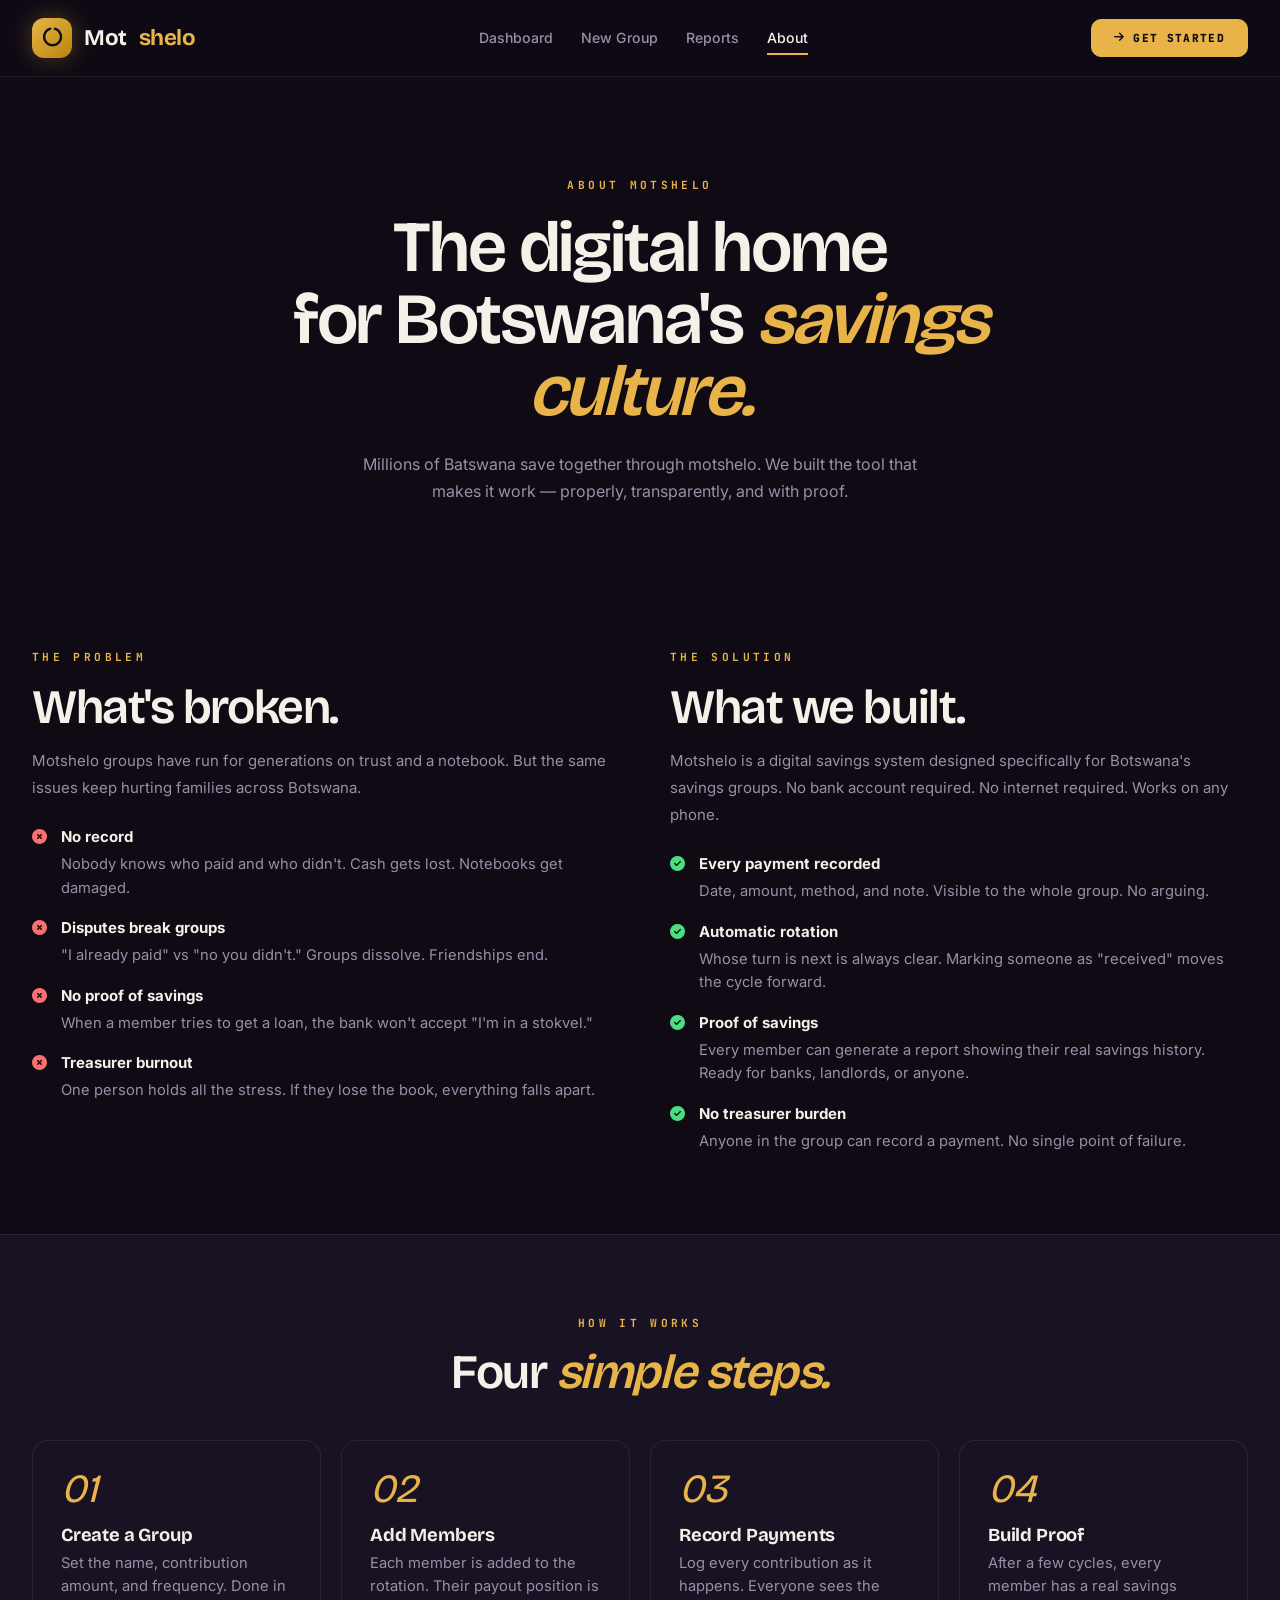
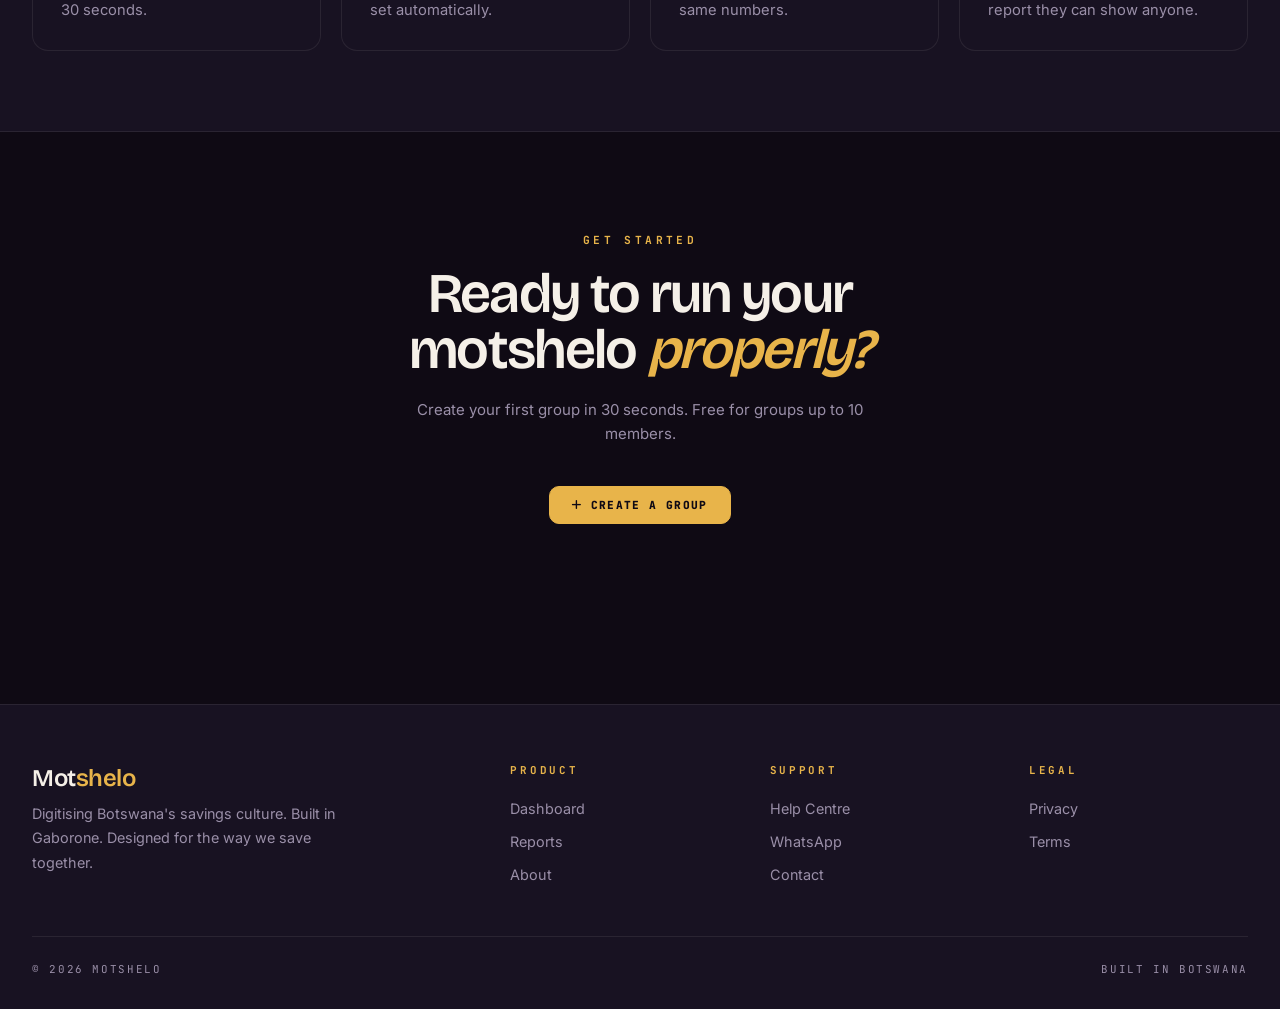
==== about.html @ 32b0f136 "Add About page with service details This file contains the HTML structure for the About page of the " ====
<!DOCTYPE html>
<html lang="en">
<head>
    <meta charset="UTF-8">
    <meta name="viewport" content="width=device-width, initial-scale=1.0">
    <title>About — Motshelo</title>
    <link rel="stylesheet" href="https://cdnjs.cloudflare.com/ajax/libs/font-awesome/6.4.0/css/all.min.css">
    <link href="https://fonts.googleapis.com/css2?family=Bricolage+Grotesque:wght@400;600;700;800&family=Inter:wght@400;500;600;700&family=JetBrains+Mono:wght@400;500;700&display=swap" rel="stylesheet">
    <link rel="stylesheet" href="style.css">
</head>
<body>

    <header>
        <div class="container nav">
            <a href="index.html" class="logo">
                <div class="logo-mark"><i class="fas fa-circle-notch"></i></div>
                Mot<span>shelo</span>
            </a>
            <nav class="nav-links">
                <a href="index.html">Dashboard</a>
                <a href="create.html">New Group</a>
                <a href="report.html">Reports</a>
                <a href="about.html" class="active">About</a>
            </nav>
            <div class="nav-actions">
                <button class="btn" onclick="window.location.href='index.html'">
                    <i class="fas fa-arrow-right"></i> Get Started
                </button>
            </div>
        </div>
    </header>

    <main>

        <section style="padding: 100px 0 60px;">
            <div class="container">
                <div class="section-header center">
                    <span class="section-label">About Motshelo</span>
                    <h1 style="font-family: var(--display); font-size: clamp(2rem, 6vw, 4.5rem); line-height: 1; letter-spacing: -0.03em; margin-bottom: 24px;">
                        The digital home<br>for Botswana's <em style="font-style: italic; color: var(--gold);">savings culture.</em>
                    </h1>
                    <p class="section-sub" style="margin: 0 auto;">
                        Millions of Batswana save together through motshelo. We built the tool that makes it work — properly, transparently, and with proof.
                    </p>
                </div>
            </div>
        </section>

        <section style="padding-top: 40px;">
            <div class="container">
                <div class="grid-2" style="gap: 60px;">
                    <div>
                        <span class="section-label">The Problem</span>
                        <h2 class="section-title">What's broken.</h2>
                        <p style="color: var(--muted); line-height: 1.8; margin-bottom: 20px;">
                            Motshelo groups have run for generations on trust and a notebook. But the same issues keep hurting families across Botswana.
                        </p>
                        <ul style="display:flex; flex-direction:column; gap:16px; margin-top: 24px;">
                            <li style="display:flex; gap:14px; align-items:flex-start;">
                                <i class="fas fa-circle-xmark" style="color: var(--red); margin-top: 4px;"></i>
                                <div>
                                    <strong style="color: var(--text);">No record</strong>
                                    <p style="color: var(--muted); font-size: 0.92rem; margin-top: 4px;">Nobody knows who paid and who didn't. Cash gets lost. Notebooks get damaged.</p>
                                </div>
                            </li>
                            <li style="display:flex; gap:14px; align-items:flex-start;">
                                <i class="fas fa-circle-xmark" style="color: var(--red); margin-top: 4px;"></i>
                                <div>
                                    <strong style="color: var(--text);">Disputes break groups</strong>
                                    <p style="color: var(--muted); font-size: 0.92rem; margin-top: 4px;">"I already paid" vs "no you didn't." Groups dissolve. Friendships end.</p>
                                </div>
                            </li>
                            <li style="display:flex; gap:14px; align-items:flex-start;">
                                <i class="fas fa-circle-xmark" style="color: var(--red); margin-top: 4px;"></i>
                                <div>
                                    <strong style="color: var(--text);">No proof of savings</strong>
                                    <p style="color: var(--muted); font-size: 0.92rem; margin-top: 4px;">When a member tries to get a loan, the bank won't accept "I'm in a stokvel."</p>
                                </div>
                            </li>
                            <li style="display:flex; gap:14px; align-items:flex-start;">
                                <i class="fas fa-circle-xmark" style="color: var(--red); margin-top: 4px;"></i>
                                <div>
                                    <strong style="color: var(--text);">Treasurer burnout</strong>
                                    <p style="color: var(--muted); font-size: 0.92rem; margin-top: 4px;">One person holds all the stress. If they lose the book, everything falls apart.</p>
                                </div>
                            </li>
                        </ul>
                    </div>

                    <div>
                        <span class="section-label">The Solution</span>
                        <h2 class="section-title">What we built.</h2>
                        <p style="color: var(--muted); line-height: 1.8; margin-bottom: 20px;">
                            Motshelo is a digital savings system designed specifically for Botswana's savings groups. No bank account required. No internet required. Works on any phone.
                        </p>
                        <ul style="display:flex; flex-direction:column; gap:16px; margin-top: 24px;">
                            <li style="display:flex; gap:14px; align-items:flex-start;">
                                <i class="fas fa-circle-check" style="color: var(--green); margin-top: 4px;"></i>
                                <div>
                                    <strong style="color: var(--text);">Every payment recorded</strong>
                                    <p style="color: var(--muted); font-size: 0.92rem; margin-top: 4px;">Date, amount, method, and note. Visible to the whole group. No arguing.</p>
                                </div>
                            </li>
                            <li style="display:flex; gap:14px; align-items:flex-start;">
                                <i class="fas fa-circle-check" style="color: var(--green); margin-top: 4px;"></i>
                                <div>
                                    <strong style="color: var(--text);">Automatic rotation</strong>
                                    <p style="color: var(--muted); font-size: 0.92rem; margin-top: 4px;">Whose turn is next is always clear. Marking someone as "received" moves the cycle forward.</p>
                                </div>
                            </li>
                            <li style="display:flex; gap:14px; align-items:flex-start;">
                                <i class="fas fa-circle-check" style="color: var(--green); margin-top: 4px;"></i>
                                <div>
                                    <strong style="color: var(--text);">Proof of savings</strong>
                                    <p style="color: var(--muted); font-size: 0.92rem; margin-top: 4px;">Every member can generate a report showing their real savings history. Ready for banks, landlords, or anyone.</p>
                                </div>
                            </li>
                            <li style="display:flex; gap:14px; align-items:flex-start;">
                                <i class="fas fa-circle-check" style="color: var(--green); margin-top: 4px;"></i>
                                <div>
                                    <strong style="color: var(--text);">No treasurer burden</strong>
                                    <p style="color: var(--muted); font-size: 0.92rem; margin-top: 4px;">Anyone in the group can record a payment. No single point of failure.</p>
                                </div>
                            </li>
                        </ul>
                    </div>
                </div>
            </div>
        </section>

        <section style="padding: 80px 0; background: var(--surface); border-top: 1px solid var(--border); border-bottom: 1px solid var(--border);">
            <div class="container">
                <div class="section-header center">
                    <span class="section-label">How It Works</span>
                    <h2 class="section-title">Four <em>simple steps.</em></h2>
                </div>
                <div class="grid-4">
                    <div class="card">
                        <div style="font-family: var(--display); font-size: 2.5rem; color: var(--gold); font-style: italic; line-height: 1; margin-bottom: 16px;">01</div>
                        <h3 class="card-title">Create a Group</h3>
                        <p style="color: var(--muted); font-size: 0.92rem;">Set the name, contribution amount, and frequency. Done in 30 seconds.</p>
                    </div>
                    <div class="card">
                        <div style="font-family: var(--display); font-size: 2.5rem; color: var(--gold); font-style: italic; line-height: 1; margin-bottom: 16px;">02</div>
                        <h3 class="card-title">Add Members</h3>
                        <p style="color: var(--muted); font-size: 0.92rem;">Each member is added to the rotation. Their payout position is set automatically.</p>
                    </div>
                    <div class="card">
                        <div style="font-family: var(--display); font-size: 2.5rem; color: var(--gold); font-style: italic; line-height: 1; margin-bottom: 16px;">03</div>
                        <h3 class="card-title">Record Payments</h3>
                        <p style="color: var(--muted); font-size: 0.92rem;">Log every contribution as it happens. Everyone sees the same numbers.</p>
                    </div>
                    <div class="card">
                        <div style="font-family: var(--display); font-size: 2.5rem; color: var(--gold); font-style: italic; line-height: 1; margin-bottom: 16px;">04</div>
                        <h3 class="card-title">Build Proof</h3>
                        <p style="color: var(--muted); font-size: 0.92rem;">After a few cycles, every member has a real savings report they can show anyone.</p>
                    </div>
                </div>
            </div>
        </section>

        <section style="padding: 100px 0; text-align: center;">
            <div class="container">
                <span class="section-label">Get Started</span>
                <h2 style="font-family: var(--display); font-size: clamp(2rem, 5vw, 3.5rem); line-height: 1; letter-spacing: -0.03em; margin-bottom: 20px;">
                    Ready to run your<br>motshelo <em style="font-style: italic; color: var(--gold);">properly?</em>
                </h2>
                <p style="color: var(--muted); max-width: 500px; margin: 0 auto 40px;">
                    Create your first group in 30 seconds. Free for groups up to 10 members.
                </p>
                <button class="btn" onclick="window.location.href='index.html'">
                    <i class="fas fa-plus"></i> Create a Group
                </button>
            </div>
        </section>

    </main>

    <footer>
        <div class="container">
            <div class="footer-grid">
                <div class="footer-brand">
                    <h3>Mot<span>shelo</span></h3>
                    <p>Digitising Botswana's savings culture. Built in Gaborone. Designed for the way we save together.</p>
                </div>
                <div class="footer-col">
                    <h4>Product</h4>
                    <ul>
                        <li><a href="index.html">Dashboard</a></li>
                        <li><a href="report.html">Reports</a></li>
                        <li><a href="about.html">About</a></li>
                    </ul>
                </div>
                <div class="footer-col">
                    <h4>Support</h4>
                    <ul>
                        <li><a href="#">Help Centre</a></li>
                        <li><a href="#">WhatsApp</a></li>
                        <li><a href="#">Contact</a></li>
                    </ul>
                </div>
                <div class="footer-col">
                    <h4>Legal</h4>
                    <ul>
                        <li><a href="#">Privacy</a></li>
                        <li><a href="#">Terms</a></li>
                    </ul>
                </div>
            </div>
            <div class="footer-bottom">
                <span>© 2026 Motshelo</span>
                <span>Built in Botswana</span>
            </div>
        </div>
    </footer>

    <script src="main.js"></script>
</body>
</html>
---- style.css ----
/* ============================================
   MOTSHELO — Digital Stokvel System
   Deep Plum · Warm Gold · Cream
============================================ */
:root {
    --bg: #0F0A14;
    --surface: #181222;
    --surface-2: #221A30;
    --surface-3: #2E243F;
    --text: #F5F0E8;
    --muted: #9A8FA8;
    --gold: #E8B44A;
    --gold-bright: #F4C563;
    --gold-deep: #B8860B;
    --gold-soft: rgba(232, 180, 74, 0.12);
    --green: #4ADE80;
    --red: #F87171;
    --blue: #60A5FA;
    --border: rgba(245, 240, 232, 0.08);
    --border-bright: rgba(245, 240, 232, 0.15);
    --display: 'Bricolage Grotesque', sans-serif;
    --sans: 'Inter', sans-serif;
    --mono: 'JetBrains Mono', monospace;
    --transition: all 0.3s cubic-bezier(0.4, 0, 0.2, 1);
}

* { margin: 0; padding: 0; box-sizing: border-box; }

html { scroll-behavior: smooth; -webkit-font-smoothing: antialiased; }

body {
    font-family: var(--sans);
    background: var(--bg);
    color: var(--text);
    line-height: 1.6;
    overflow-x: hidden;
    font-size: 15px;
    min-height: 100vh;
}

h1, h2, h3, h4 {
    font-family: var(--display);
    font-weight: 600;
    letter-spacing: -0.02em;
    line-height: 1.1;
}

a { text-decoration: none; color: inherit; transition: var(--transition); }
button { font-family: inherit; cursor: pointer; border: none; background: none; color: inherit; }
input, select, textarea { font-family: inherit; outline: none; }
ul { list-style: none; }
img { max-width: 100%; display: block; }

.container { max-width: 1300px; margin: 0 auto; padding: 0 32px; width: 100%; }

/* ============================================
   HEADER
============================================ */
header {
    background: rgba(15, 10, 20, 0.9);
    backdrop-filter: blur(20px);
    border-bottom: 1px solid var(--border);
    padding: 18px 0;
    position: sticky;
    top: 0;
    z-index: 1000;
}
.nav {
    display: flex;
    justify-content: space-between;
    align-items: center;
    gap: 24px;
    flex-wrap: wrap;
}
.logo {
    display: flex;
    align-items: center;
    gap: 12px;
    font-family: var(--display);
    font-size: 1.4rem;
    font-weight: 700;
    letter-spacing: -0.02em;
}
.logo-mark {
    width: 40px;
    height: 40px;
    border-radius: 12px;
    background: linear-gradient(135deg, var(--gold), var(--gold-deep));
    display: flex;
    align-items: center;
    justify-content: center;
    color: var(--bg);
    font-size: 1.2rem;
    box-shadow: 0 0 24px rgba(232, 180, 74, 0.3);
}
.logo span { color: var(--gold); }

.nav-links {
    display: flex;
    gap: 28px;
    font-size: 0.88rem;
    font-weight: 500;
}
.nav-links a {
    color: var(--muted);
    position: relative;
    padding: 6px 0;
}
.nav-links a:hover, .nav-links a.active { color: var(--text); }
.nav-links a::after {
    content: '';
    position: absolute;
    left: 0; bottom: 0;
    width: 0; height: 2px;
    background: var(--gold);
    transition: width 0.3s ease;
}
.nav-links a:hover::after, .nav-links a.active::after { width: 100%; }

.nav-actions {
    display: flex;
    gap: 10px;
    align-items: center;
}

.btn {
    display: inline-flex;
    align-items: center;
    gap: 8px;
    padding: 11px 22px;
    background: var(--gold);
    color: var(--bg);
    font-family: var(--mono);
    font-size: 0.7rem;
    font-weight: 800;
    letter-spacing: 0.12em;
    text-transform: uppercase;
    border-radius: 10px;
    transition: var(--transition);
    border: 1px solid var(--gold);
}
.btn:hover {
    background: var(--gold-bright);
    transform: translateY(-2px);
    box-shadow: 0 10px 30px rgba(232, 180, 74, 0.3);
}
.btn-outline {
    background: transparent;
    color: var(--text);
    border: 1px solid var(--border-bright);
}
.btn-outline:hover {
    background: var(--surface-2);
    border-color: var(--gold);
    color: var(--gold);
    box-shadow: none;
}
.btn-ghost {
    background: transparent;
    border: none;
    color: var(--muted);
    padding: 8px 12px;
}
.btn-ghost:hover { color: var(--gold); }
.btn-sm { padding: 8px 14px; font-size: 0.65rem; }
.btn-danger {
    background: transparent;
    color: var(--red);
    border-color: rgba(248, 113, 113, 0.3);
}
.btn-danger:hover {
    background: rgba(248, 113, 113, 0.15);
    box-shadow: none;
}

/* ============================================
   HERO
============================================ */
.hero {
    padding: 120px 0 80px;
    position: relative;
    overflow: hidden;
}
.hero::before {
    content: '';
    position: absolute;
    top: -100px; left: 50%;
    transform: translateX(-50%);
    width: 900px; height: 600px;
    background: radial-gradient(ellipse, rgba(232, 180, 74, 0.15), transparent 70%);
    pointer-events: none;
}
.hero-inner {
    position: relative;
    text-align: center;
    max-width: 900px;
    margin: 0 auto;
}
.hero-eyebrow {
    display: inline-flex;
    align-items: center;
    gap: 10px;
    background: var(--gold-soft);
    border: 1px solid rgba(232, 180, 74, 0.25);
    color: var(--gold);
    padding: 8px 18px;
    border-radius: 40px;
    font-family: var(--mono);
    font-size: 0.68rem;
    letter-spacing: 0.2em;
    text-transform: uppercase;
    font-weight: 700;
    margin-bottom: 32px;
}
.hero-eyebrow .dot {
    width: 6px; height: 6px;
    background: var(--gold);
    border-radius: 50%;
    animation: pulse 2s infinite;
}
@keyframes pulse {
    0%, 100% { opacity: 1; transform: scale(1); }
    50% { opacity: 0.4; transform: scale(1.5); }
}
.hero h1 {
    font-size: clamp(2.5rem, 7vw, 5.5rem);
    line-height: 0.98;
    letter-spacing: -0.035em;
    margin-bottom: 24px;
}
.hero h1 em { font-style: italic; color: var(--gold); }
.hero p {
    color: var(--muted);
    font-size: 1.08rem;
    max-width: 640px;
    margin: 0 auto 44px;
    line-height: 1.7;
}
.hero-actions {
    display: flex;
    gap: 14px;
    justify-content: center;
    flex-wrap: wrap;
}

/* ============================================
   SECTION
============================================ */
section { padding: 80px 0; }

.section-label {
    font-family: var(--mono);
    font-size: 0.7rem;
    letter-spacing: 0.3em;
    text-transform: uppercase;
    color: var(--gold);
    margin-bottom: 16px;
    display: block;
    font-weight: 700;
}
.section-title {
    font-size: clamp(1.8rem, 4vw, 3rem);
    line-height: 1;
    letter-spacing: -0.03em;
    margin-bottom: 16px;
}
.section-title em { font-style: italic; color: var(--gold); }
.section-header { margin-bottom: 44px; }
.section-header.center {
    text-align: center;
    margin-left: auto;
    margin-right: auto;
    max-width: 700px;
}
.section-sub {
    color: var(--muted);
    font-size: 1rem;
    line-height: 1.7;
    max-width: 600px;
}
.section-header.center .section-sub { margin: 0 auto; }

/* ============================================
   CARDS
============================================ */
.card {
    background: var(--surface);
    border: 1px solid var(--border);
    border-radius: 16px;
    padding: 28px;
    transition: var(--transition);
}
.card:hover { border-color: var(--border-bright); }

.card-title {
    font-size: 1.15rem;
    font-weight: 700;
    margin-bottom: 6px;
    letter-spacing: -0.01em;
}
.card-sub {
    font-family: var(--mono);
    font-size: 0.68rem;
    letter-spacing: 0.15em;
    text-transform: uppercase;
    color: var(--muted);
    margin-bottom: 20px;
}

/* Grid layouts */
.grid-2 {
    display: grid;
    grid-template-columns: 1fr 1fr;
    gap: 24px;
}
.grid-3 {
    display: grid;
    grid-template-columns: repeat(auto-fit, minmax(280px, 1fr));
    gap: 20px;
}
.grid-4 {
    display: grid;
    grid-template-columns: repeat(auto-fit, minmax(200px, 1fr));
    gap: 20px;
}

@media (max-width: 768px) {
    .grid-2, .grid-3, .grid-4 { grid-template-columns: 1fr; }
}

/* ============================================
   STATS
============================================ */
.stat-card {
    background: var(--surface);
    border: 1px solid var(--border);
    border-radius: 16px;
    padding: 24px;
}
.stat-label {
    font-family: var(--mono);
    font-size: 0.65rem;
    letter-spacing: 0.2em;
    text-transform: uppercase;
    color: var(--muted);
    display: block;
    margin-bottom: 12px;
    font-weight: 700;
}
.stat-value {
    font-family: var(--display);
    font-size: 2rem;
    font-weight: 700;
    letter-spacing: -0.02em;
    line-height: 1;
    color: var(--text);
}
.stat-value.gold { color: var(--gold); }
.stat-value.green { color: var(--green); }
.stat-value.red { color: var(--red); }
.stat-value.blue { color: var(--blue); }

/* ============================================
   FORMS
============================================ */
.form-group { margin-bottom: 18px; }
.form-group label {
    display: block;
    font-family: var(--mono);
    font-size: 0.68rem;
    letter-spacing: 0.18em;
    text-transform: uppercase;
    color: var(--muted);
    margin-bottom: 8px;
    font-weight: 700;
}
.form-group input,
.form-group select,
.form-group textarea {
    width: 100%;
    padding: 13px 16px;
    background: var(--bg);
    border: 1px solid var(--border-bright);
    border-radius: 10px;
    color: var(--text);
    font-size: 0.95rem;
    transition: var(--transition);
}
.form-group input:focus,
.form-group select:focus,
.form-group textarea:focus {
    border-color: var(--gold);
    box-shadow: 0 0 0 3px var(--gold-soft);
}
.form-group input::placeholder { color: rgba(154, 143, 168, 0.5); }
.form-row {
    display: grid;
    grid-template-columns: 1fr 1fr;
    gap: 16px;
}
@media (max-width: 600px) { .form-row { grid-template-columns: 1fr; } }

/* ============================================
   MODAL
============================================ */
.modal-overlay {
    position: fixed;
    inset: 0;
    background: rgba(15, 10, 20, 0.85);
    backdrop-filter: blur(10px);
    display: none;
    align-items: center;
    justify-content: center;
    z-index: 2000;
    padding: 20px;
    overflow-y: auto;
}
.modal-overlay.open { display: flex; }

.modal {
    background: var(--surface);
    border: 1px solid var(--border-bright);
    border-radius: 20px;
    padding: 36px;
    width: 100%;
    max-width: 520px;
    max-height: 90vh;
    overflow-y: auto;
    position: relative;
}
.modal h2 {
    font-size: 1.6rem;
    margin-bottom: 8px;
    letter-spacing: -0.02em;
}
.modal-sub {
    color: var(--muted);
    font-size: 0.92rem;
    margin-bottom: 28px;
    line-height: 1.6;
}
.modal-close {
    position: absolute;
    top: 20px; right: 20px;
    width: 36px; height: 36px;
    border-radius: 10px;
    background: var(--surface-2);
    color: var(--muted);
    display: flex;
    align-items: center;
    justify-content: center;
    transition: var(--transition);
}
.modal-close:hover { color: var(--red); }
.modal-actions {
    display: flex;
    gap: 10px;
    margin-top: 24px;
}
.modal-actions .btn { flex: 1; justify-content: center; }

/* ============================================
   TABLES
============================================ */
.table-wrap {
    background: var(--surface);
    border: 1px solid var(--border);
    border-radius: 14px;
    overflow: hidden;
}
.data-table {
    width: 100%;
    border-collapse: collapse;
    font-size: 0.9rem;
}
.data-table thead {
    background: var(--surface-2);
    border-bottom: 1px solid var(--border);
}
.data-table th {
    text-align: left;
    padding: 14px 18px;
    font-family: var(--mono);
    font-size: 0.65rem;
    letter-spacing: 0.15em;
    text-transform: uppercase;
    color: var(--muted);
    font-weight: 700;
}
.data-table td {
    padding: 16px 18px;
    border-bottom: 1px solid var(--border);
}
.data-table tr:last-child td { border-bottom: none; }
.data-table tr:hover td { background: var(--surface-2); }

/* ============================================
   BADGES
============================================ */
.badge {
    display: inline-flex;
    align-items: center;
    gap: 5px;
    padding: 4px 10px;
    border-radius: 40px;
    font-family: var(--mono);
    font-size: 0.62rem;
    letter-spacing: 0.1em;
    text-transform: uppercase;
    font-weight: 800;
}
.badge.green {
    background: rgba(74, 222, 128, 0.15);
    color: var(--green);
    border: 1px solid rgba(74, 222, 128, 0.3);
}
.badge.red {
    background: rgba(248, 113, 113, 0.15);
    color: var(--red);
    border: 1px solid rgba(248, 113, 113, 0.3);
}
.badge.gold {
    background: var(--gold-soft);
    color: var(--gold);
    border: 1px solid rgba(232, 180, 74, 0.3);
}
.badge.grey {
    background: var(--surface-2);
    color: var(--muted);
    border: 1px solid var(--border);
}

/* ============================================
   MEMBER LIST
============================================ */
.member-row {
    display: grid;
    grid-template-columns: 48px 1fr auto auto;
    gap: 16px;
    align-items: center;
    padding: 16px;
    background: var(--surface-2);
    border-radius: 12px;
    margin-bottom: 10px;
    transition: var(--transition);
}
.member-row:hover { background: var(--surface-3); }

.member-avatar {
    width: 48px;
    height: 48px;
    border-radius: 12px;
    background: linear-gradient(135deg, var(--gold), var(--gold-deep));
    display: flex;
    align-items: center;
    justify-content: center;
    color: var(--bg);
    font-family: var(--display);
    font-size: 1.15rem;
    font-weight: 700;
    flex-shrink: 0;
}
.member-avatar.paid { background: linear-gradient(135deg, var(--green), #22C55E); }
.member-avatar.pending { background: linear-gradient(135deg, var(--surface-3), var(--surface-2)); color: var(--muted); }

.member-info h4 {
    font-family: var(--sans);
    font-size: 1rem;
    font-weight: 700;
    letter-spacing: -0.01em;
    margin-bottom: 2px;
}
.member-info small {
    font-family: var(--mono);
    font-size: 0.68rem;
    letter-spacing: 0.05em;
    color: var(--muted);
}

.member-actions {
    display: flex;
    gap: 6px;
    align-items: center;
}
@media (max-width: 600px) {
    .member-row {
        grid-template-columns: 44px 1fr auto;
    }
    .member-avatar { width: 44px; height: 44px; font-size: 1rem; }
    .member-actions { grid-column: 1/-1; justify-content: flex-end; margin-top: 8px; }
}

/* ============================================
   CIRCLE / GROUP CARD
============================================ */
.group-card {
    background: var(--surface);
    border: 1px solid var(--border);
    border-radius: 16px;
    padding: 24px;
    cursor: pointer;
    transition: var(--transition);
    position: relative;
    overflow: hidden;
}
.group-card::before {
    content: '';
    position: absolute;
    top: 0; left: 0;
    width: 100%; height: 3px;
    background: var(--gold);
    transform: scaleX(0);
    transform-origin: left;
    transition: transform 0.5s ease;
}
.group-card:hover {
    border-color: var(--gold);
    transform: translateY(-4px);
}
.group-card:hover::before { transform: scaleX(1); }

.group-card h3 {
    font-size: 1.25rem;
    margin-bottom: 4px;
    letter-spacing: -0.02em;
}
.group-card .sub {
    font-family: var(--mono);
    font-size: 0.68rem;
    letter-spacing: 0.1em;
    text-transform: uppercase;
    color: var(--muted);
    margin-bottom: 16px;
    display: block;
}
.group-meta {
    display: flex;
    justify-content: space-between;
    padding-top: 16px;
    border-top: 1px solid var(--border);
    margin-top: 16px;
    font-size: 0.85rem;
}
.group-meta span { color: var(--muted); }
.group-meta strong { color: var(--gold); font-family: var(--mono); }

/* ============================================
   FOOTER
============================================ */
footer {
    background: var(--surface);
    border-top: 1px solid var(--border);
    padding: 60px 0 30px;
    margin-top: 80px;
}
.footer-grid {
    display: grid;
    grid-template-columns: 2fr 1fr 1fr 1fr;
    gap: 40px;
    margin-bottom: 40px;
}
.footer-brand h3 {
    font-family: var(--display);
    font-size: 1.5rem;
    margin-bottom: 10px;
}
.footer-brand h3 span { color: var(--gold); }
.footer-brand p {
    color: var(--muted);
    font-size: 0.9rem;
    line-height: 1.7;
    max-width: 320px;
}
.footer-col h4 {
    font-family: var(--mono);
    font-size: 0.68rem;
    letter-spacing: 0.25em;
    text-transform: uppercase;
    color: var(--gold);
    margin-bottom: 20px;
    font-weight: 700;
}
.footer-col ul li {
    margin-bottom: 10px;
    color: var(--muted);
    font-size: 0.9rem;
}
.footer-col ul li a { color: var(--muted); }
.footer-col ul li a:hover { color: var(--gold); }

.footer-bottom {
    border-top: 1px solid var(--border);
    padding-top: 24px;
    display: flex;
    justify-content: space-between;
    flex-wrap: wrap;
    gap: 12px;
    font-family: var(--mono);
    font-size: 0.68rem;
    letter-spacing: 0.15em;
    color: var(--muted);
    text-transform: uppercase;
}

@media (max-width: 900px) {
    .footer-grid { grid-template-columns: 1fr 1fr; }
    .nav-links { display: none; }
    .container { padding: 0 20px; }
}
@media (max-width: 600px) {
    .footer-grid { grid-template-columns: 1fr; }
    .footer-bottom { flex-direction: column; text-align: center; }
    .hero { padding: 80px 0 60px; }
}

/* ============================================
   TOAST
============================================ */
.toast {
    position: fixed;
    bottom: 30px;
    left: 50%;
    transform: translateX(-50%) translateY(100px);
    background: var(--surface);
    border: 1px solid var(--gold);
    color: var(--text);
    padding: 14px 24px;
    border-radius: 40px;
    font-family: var(--mono);
    font-size: 0.75rem;
    letter-spacing: 0.08em;
    z-index: 9999;
    display: flex;
    align-items: center;
    gap: 10px;
    transition: transform 0.4s cubic-bezier(0.4, 0, 0.2, 1);
    box-shadow: 0 20px 40px rgba(0, 0, 0, 0.5);
    max-width: 90vw;
}
.toast.show { transform: translateX(-50%) translateY(0); }
.toast i { color: var(--gold); }
.toast.success i { color: var(--green); }
.toast.error i { color: var(--red); }

/* ============================================
   UTILITY
============================================ */
.text-center { text-align: center; }
.mt-3 { margin-top: 24px; }
.mt-4 { margin-top: 32px; }
.mb-4 { margin-bottom: 32px; }
.hidden { display: none !important; }
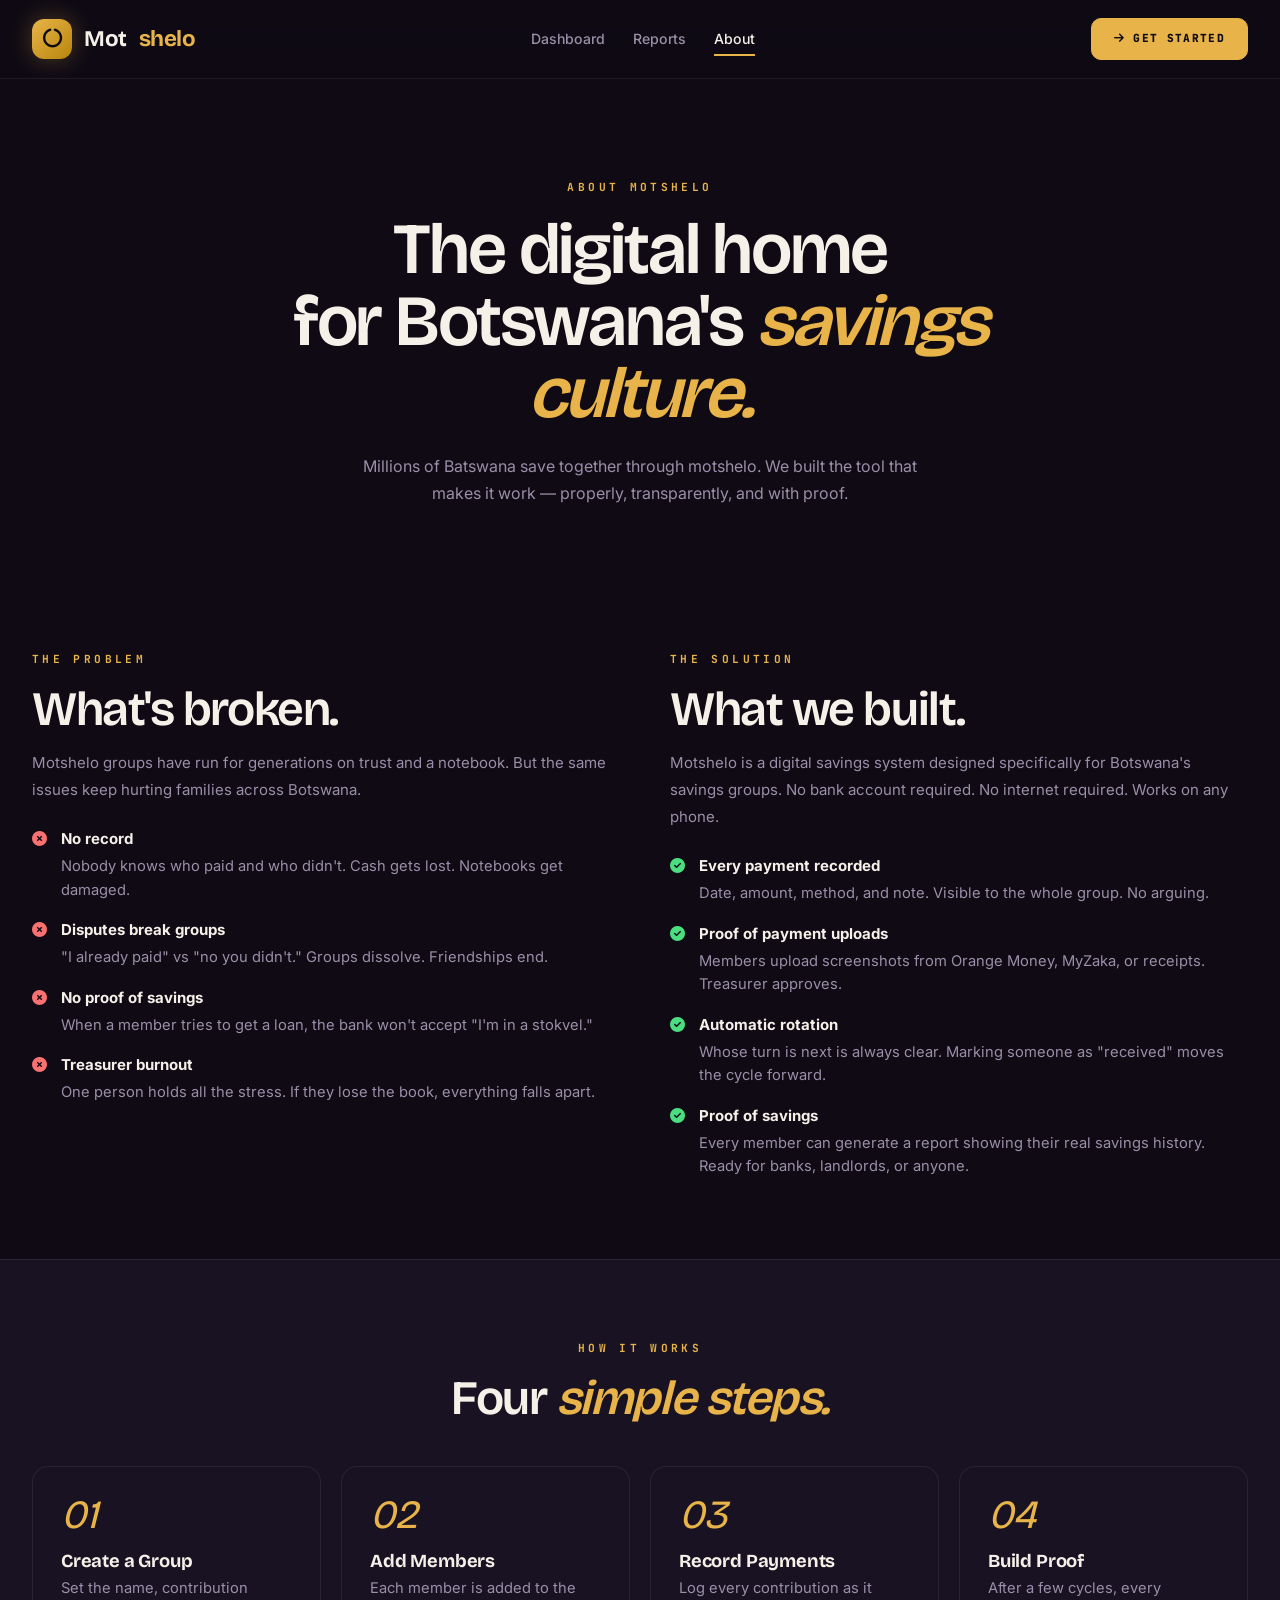
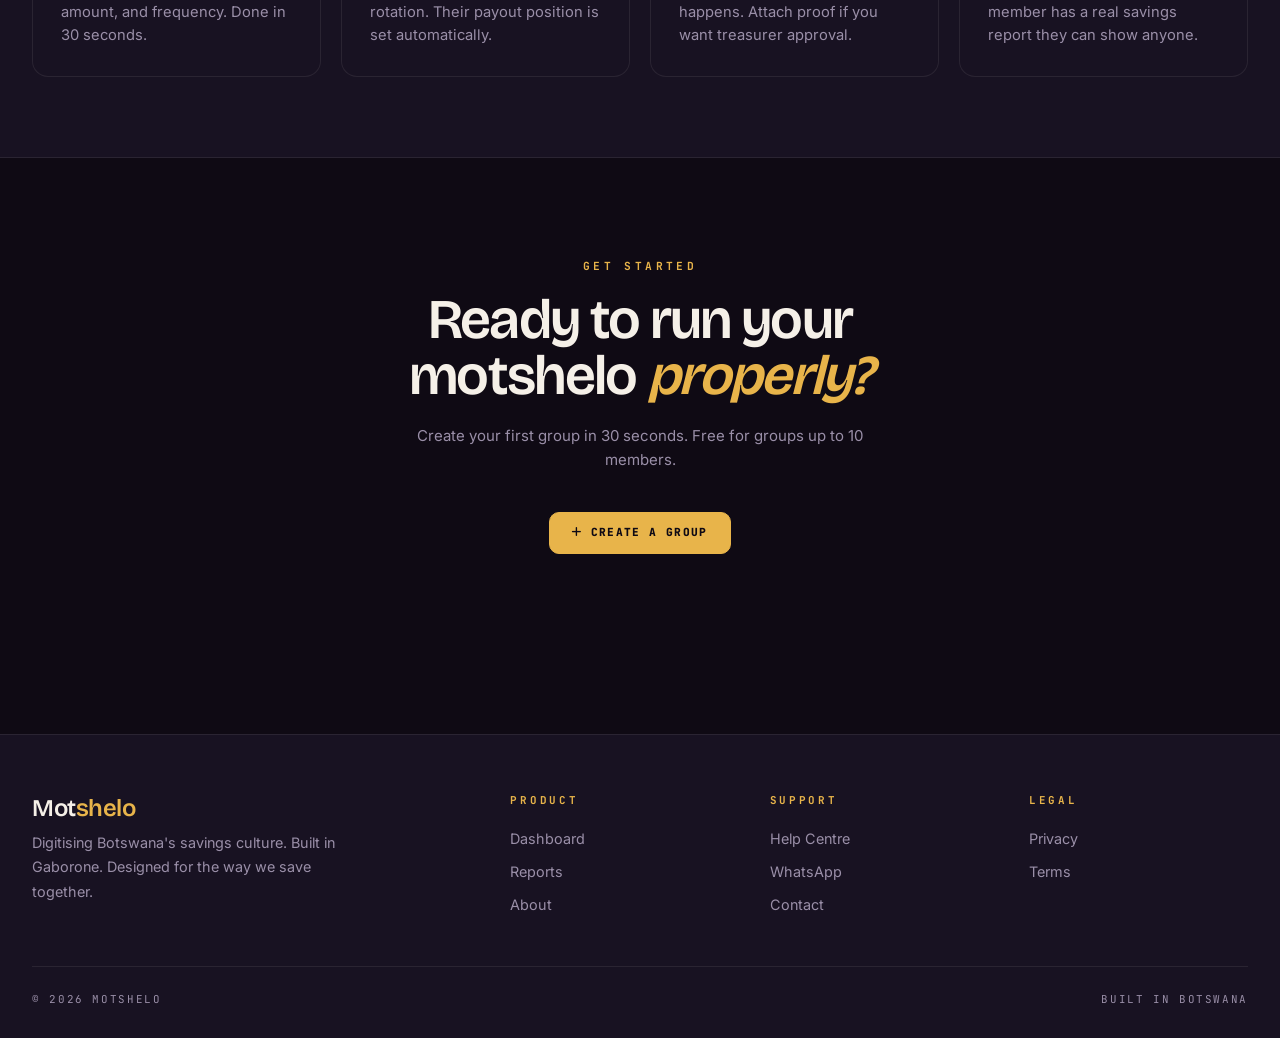
==== commit f8a49060: "Update about.html" ====
--- a/about.html
+++ b/about.html
@@ -18,14 +18,11 @@
             </a>
             <nav class="nav-links">
                 <a href="index.html">Dashboard</a>
-                <a href="create.html">New Group</a>
                 <a href="report.html">Reports</a>
                 <a href="about.html" class="active">About</a>
             </nav>
             <div class="nav-actions">
-                <button class="btn" onclick="window.location.href='index.html'">
-                    <i class="fas fa-arrow-right"></i> Get Started
-                </button>
+                <a href="index.html" class="btn"><i class="fas fa-arrow-right"></i> Get Started</a>
             </div>
         </div>
     </header>
@@ -104,6 +101,13 @@
                             <li style="display:flex; gap:14px; align-items:flex-start;">
                                 <i class="fas fa-circle-check" style="color: var(--green); margin-top: 4px;"></i>
                                 <div>
+                                    <strong style="color: var(--text);">Proof of payment uploads</strong>
+                                    <p style="color: var(--muted); font-size: 0.92rem; margin-top: 4px;">Members upload screenshots from Orange Money, MyZaka, or receipts. Treasurer approves.</p>
+                                </div>
+                            </li>
+                            <li style="display:flex; gap:14px; align-items:flex-start;">
+                                <i class="fas fa-circle-check" style="color: var(--green); margin-top: 4px;"></i>
+                                <div>
                                     <strong style="color: var(--text);">Automatic rotation</strong>
                                     <p style="color: var(--muted); font-size: 0.92rem; margin-top: 4px;">Whose turn is next is always clear. Marking someone as "received" moves the cycle forward.</p>
                                 </div>
@@ -113,13 +117,6 @@
                                 <div>
                                     <strong style="color: var(--text);">Proof of savings</strong>
                                     <p style="color: var(--muted); font-size: 0.92rem; margin-top: 4px;">Every member can generate a report showing their real savings history. Ready for banks, landlords, or anyone.</p>
-                                </div>
-                            </li>
-                            <li style="display:flex; gap:14px; align-items:flex-start;">
-                                <i class="fas fa-circle-check" style="color: var(--green); margin-top: 4px;"></i>
-                                <div>
-                                    <strong style="color: var(--text);">No treasurer burden</strong>
-                                    <p style="color: var(--muted); font-size: 0.92rem; margin-top: 4px;">Anyone in the group can record a payment. No single point of failure.</p>
                                 </div>
                             </li>
                         </ul>
@@ -148,7 +145,7 @@
                     <div class="card">
                         <div style="font-family: var(--display); font-size: 2.5rem; color: var(--gold); font-style: italic; line-height: 1; margin-bottom: 16px;">03</div>
                         <h3 class="card-title">Record Payments</h3>
-                        <p style="color: var(--muted); font-size: 0.92rem;">Log every contribution as it happens. Everyone sees the same numbers.</p>
+                        <p style="color: var(--muted); font-size: 0.92rem;">Log every contribution as it happens. Attach proof if you want treasurer approval.</p>
                     </div>
                     <div class="card">
                         <div style="font-family: var(--display); font-size: 2.5rem; color: var(--gold); font-style: italic; line-height: 1; margin-bottom: 16px;">04</div>
@@ -168,9 +165,7 @@
                 <p style="color: var(--muted); max-width: 500px; margin: 0 auto 40px;">
                     Create your first group in 30 seconds. Free for groups up to 10 members.
                 </p>
-                <button class="btn" onclick="window.location.href='index.html'">
-                    <i class="fas fa-plus"></i> Create a Group
-                </button>
+                <a href="index.html" class="btn"><i class="fas fa-plus"></i> Create a Group</a>
             </div>
         </section>
 
